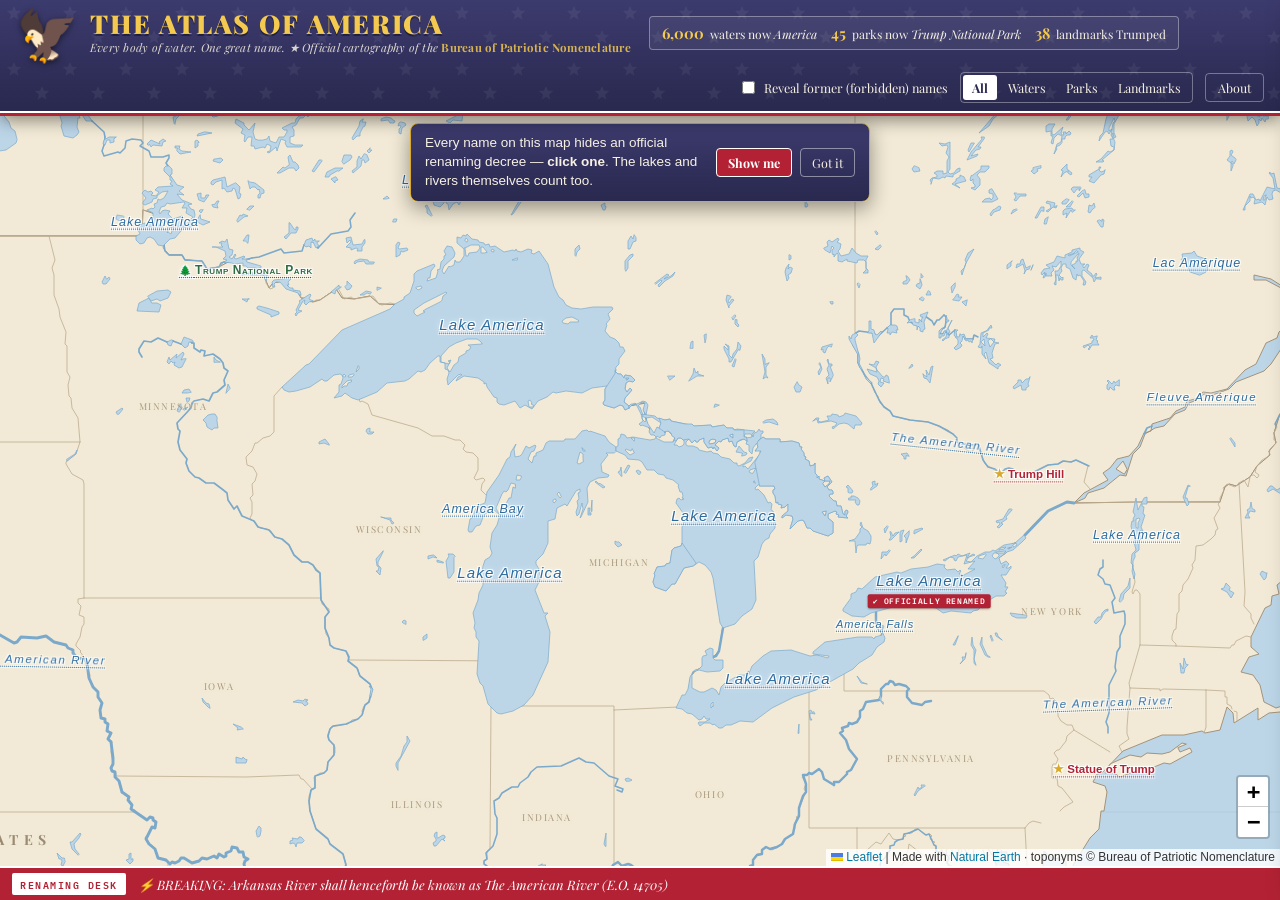
==== american-atlas/index.html @ 6ffe9e48 "Rename the project to The Atlas of America; enlarge the eagle With the whole world named America, th" ====
<!DOCTYPE html>
<html lang="en">
<head>
  <meta charset="utf-8">
  <meta name="viewport" content="width=device-width, initial-scale=1">
  <title>The Atlas of America — Every Body of Water. One Great Name.</title>
  <meta name="description" content="A satirical interactive map of the world in which every body of water is named America and every national park is Trump National Park. Parody.">
  <link rel="canonical" href="https://americanatlas.world/">
  <meta property="og:type" content="website">
  <meta property="og:site_name" content="The Atlas of America">
  <meta property="og:title" content="The Atlas of America — Every Body of Water. One Great Name.">
  <meta property="og:description" content="A satirical interactive map of the world in which every body of water is named America and every national park is Trump National Park. Courtesy of the Bureau of Patriotic Nomenclature.">
  <meta property="og:url" content="https://americanatlas.world/">
  <meta property="og:image" content="https://americanatlas.world/og.jpg">
  <meta property="og:image:width" content="2400">
  <meta property="og:image:height" content="1260">
  <meta name="twitter:card" content="summary_large_image">
  <link rel="icon" href="data:image/svg+xml,<svg xmlns='http://www.w3.org/2000/svg' viewBox='0 0 100 100'><text y='.9em' font-size='90'>🦅</text></svg>">
  <link rel="stylesheet" href="vendor/leaflet/leaflet.css">
  <link rel="preconnect" href="https://fonts.googleapis.com">
  <link href="https://fonts.googleapis.com/css2?family=Playfair+Display:ital,wght@0,500;0,700;0,900;1,500&family=IBM+Plex+Mono:wght@400;600&display=swap" rel="stylesheet">
  <link rel="stylesheet" href="style.css">
</head>
<body>

  <header id="masthead">
    <div class="mast-left">
      <span class="mast-eagle" aria-hidden="true">🦅</span>
      <div class="mast-titles">
        <h1>The&nbsp;Atlas&nbsp;of&nbsp;America</h1>
        <p class="mast-tag">Every body of water. One great name.&nbsp;★&nbsp;Official cartography of the <strong>Bureau&nbsp;of&nbsp;Patriotic&nbsp;Nomenclature</strong></p>
      </div>
    </div>

    <div class="mast-stats" role="status">
      <span class="stat"><b id="stat-water">0</b> waters now <i>America</i></span>
      <span class="stat"><b id="stat-park">0</b> parks now <i>Trump&nbsp;National&nbsp;Park</i></span>
      <span class="stat"><b id="stat-landmark">0</b> landmarks Trumped</span>
    </div>

    <div class="mast-controls">
      <label class="ctl toggle">
        <input type="checkbox" id="toggle-former">
        <span>Reveal former (forbidden) names</span>
      </label>
      <fieldset class="ctl filters">
        <legend class="sr-only">Filter features</legend>
        <label><input type="radio" name="filter" value="all" checked><span>All</span></label>
        <label><input type="radio" name="filter" value="water"><span>Waters</span></label>
        <label><input type="radio" name="filter" value="park"><span>Parks</span></label>
        <label><input type="radio" name="filter" value="landmark"><span>Landmarks</span></label>
      </fieldset>
      <button class="ctl btn" data-toggle="about-drawer" aria-expanded="false">About</button>
    </div>
  </header>

  <div id="map" role="application" aria-label="Satirical map of the world"></div>

  <aside id="about-drawer" class="drawer" aria-label="About this project">
    <button class="drawer-close" aria-label="Close">✕</button>
    <h2>About The Atlas of America</h2>
    <p>In January 2025 the Gulf of Mexico was renamed the <i>Gulf of America</i>
       by executive order. <strong>The Atlas of America</strong> (formerly
       <s>the American Atlas</s> — the Bureau renames its own publications
       too) simply follows
       that logic to its natural conclusion: every body of water on Earth is
       now named <i>America</i>, and every national park, monument, and
       landmark is now <i>Trump</i>-something. The Bureau began with North
       America; under <strong>Phase&nbsp;2: The&nbsp;World</strong>, the
       renaming now extends from the Nile (The&nbsp;American&nbsp;River) to
       Mount&nbsp;Everest (Mount&nbsp;Trump — the tallest one). Navigation may
       become challenging. That is a small price to pay for greatness.</p>
    <p><strong>This is satire.</strong> A parody project. Not affiliated with
       any government, bureau, executive order, or golf course. Except for the
       Gulf of Mexico (renamed in this timeline too), the renamings here are
       fictional — for now.</p>
    <p>Zoom in to reveal ever-smaller waters that are also named America.
       Click any label for its official renaming decree. Toggle
       <i>“Reveal former names”</i> to commit light cartographic thoughtcrime.</p>
    <p class="colophon">Built with <a href="https://leafletjs.com/">Leaflet</a>.
       The entire map — land, borders, lakes, rivers — is drawn from
       <a href="https://www.naturalearthdata.com/">Natural Earth</a> data
       (public domain). No tile servers, no API keys: the Bureau trusts no
       foreign cartography. The only labels left untouched are countries and
       states. Click any lake or river; they are all named America now.
       Coordinates approximate; patriotism absolute.
       Address of record: <a href="https://americanatlas.world/">americanatlas.world</a>.</p>
  </aside>

  <footer id="ticker" aria-hidden="true">
    <span class="ticker-label">RENAMING&nbsp;DESK</span>
    <span id="ticker-text" class="slide-in"></span>
  </footer>

  <script src="vendor/leaflet/leaflet.js"></script>
  <script src="app.js"></script>
</body>
</html>
---- american-atlas/vendor/leaflet/leaflet.css ----
/* required styles */

.leaflet-pane,
.leaflet-tile,
.leaflet-marker-icon,
.leaflet-marker-shadow,
.leaflet-tile-container,
.leaflet-pane > svg,
.leaflet-pane > canvas,
.leaflet-zoom-box,
.leaflet-image-layer,
.leaflet-layer {
	position: absolute;
	left: 0;
	top: 0;
	}
.leaflet-container {
	overflow: hidden;
	}
.leaflet-tile,
.leaflet-marker-icon,
.leaflet-marker-shadow {
	-webkit-user-select: none;
	   -moz-user-select: none;
	        user-select: none;
	  -webkit-user-drag: none;
	}
/* Prevents IE11 from highlighting tiles in blue */
.leaflet-tile::selection {
	background: transparent;
}
/* Safari renders non-retina tile on retina better with this, but Chrome is worse */
.leaflet-safari .leaflet-tile {
	image-rendering: -webkit-optimize-contrast;
	}
/* hack that prevents hw layers "stretching" when loading new tiles */
.leaflet-safari .leaflet-tile-container {
	width: 1600px;
	height: 1600px;
	-webkit-transform-origin: 0 0;
	}
.leaflet-marker-icon,
.leaflet-marker-shadow {
	display: block;
	}
/* .leaflet-container svg: reset svg max-width decleration shipped in Joomla! (joomla.org) 3.x */
/* .leaflet-container img: map is broken in FF if you have max-width: 100% on tiles */
.leaflet-container .leaflet-overlay-pane svg {
	max-width: none !important;
	max-height: none !important;
	}
.leaflet-container .leaflet-marker-pane img,
.leaflet-container .leaflet-shadow-pane img,
.leaflet-container .leaflet-tile-pane img,
.leaflet-container img.leaflet-image-layer,
.leaflet-container .leaflet-tile {
	max-width: none !important;
	max-height: none !important;
	width: auto;
	padding: 0;
	}

.leaflet-container img.leaflet-tile {
	/* See: https://bugs.chromium.org/p/chromium/issues/detail?id=600120 */
	mix-blend-mode: plus-lighter;
}

.leaflet-container.leaflet-touch-zoom {
	-ms-touch-action: pan-x pan-y;
	touch-action: pan-x pan-y;
	}
.leaflet-container.leaflet-touch-drag {
	-ms-touch-action: pinch-zoom;
	/* Fallback for FF which doesn't support pinch-zoom */
	touch-action: none;
	touch-action: pinch-zoom;
}
.leaflet-container.leaflet-touch-drag.leaflet-touch-zoom {
	-ms-touch-action: none;
	touch-action: none;
}
.leaflet-container {
	-webkit-tap-highlight-color: transparent;
}
.leaflet-container a {
	-webkit-tap-highlight-color: rgba(51, 181, 229, 0.4);
}
.leaflet-tile {
	filter: inherit;
	visibility: hidden;
	}
.leaflet-tile-loaded {
	visibility: inherit;
	}
.leaflet-zoom-box {
	width: 0;
	height: 0;
	-moz-box-sizing: border-box;
	     box-sizing: border-box;
	z-index: 800;
	}
/* workaround for https://bugzilla.mozilla.org/show_bug.cgi?id=888319 */
.leaflet-overlay-pane svg {
	-moz-user-select: none;
	}

.leaflet-pane         { z-index: 400; }

.leaflet-tile-pane    { z-index: 200; }
.leaflet-overlay-pane { z-index: 400; }
.leaflet-shadow-pane  { z-index: 500; }
.leaflet-marker-pane  { z-index: 600; }
.leaflet-tooltip-pane   { z-index: 650; }
.leaflet-popup-pane   { z-index: 700; }

.leaflet-map-pane canvas { z-index: 100; }
.leaflet-map-pane svg    { z-index: 200; }

.leaflet-vml-shape {
	width: 1px;
	height: 1px;
	}
.lvml {
	behavior: url(#default#VML);
	display: inline-block;
	position: absolute;
	}


/* control positioning */

.leaflet-control {
	position: relative;
	z-index: 800;
	pointer-events: visiblePainted; /* IE 9-10 doesn't have auto */
	pointer-events: auto;
	}
.leaflet-top,
.leaflet-bottom {
	position: absolute;
	z-index: 1000;
	pointer-events: none;
	}
.leaflet-top {
	top: 0;
	}
.leaflet-right {
	right: 0;
	}
.leaflet-bottom {
	bottom: 0;
	}
.leaflet-left {
	left: 0;
	}
.leaflet-control {
	float: left;
	clear: both;
	}
.leaflet-right .leaflet-control {
	float: right;
	}
.leaflet-top .leaflet-control {
	margin-top: 10px;
	}
.leaflet-bottom .leaflet-control {
	margin-bottom: 10px;
	}
.leaflet-left .leaflet-control {
	margin-left: 10px;
	}
.leaflet-right .leaflet-control {
	margin-right: 10px;
	}


/* zoom and fade animations */

.leaflet-fade-anim .leaflet-popup {
	opacity: 0;
	-webkit-transition: opacity 0.2s linear;
	   -moz-transition: opacity 0.2s linear;
	        transition: opacity 0.2s linear;
	}
.leaflet-fade-anim .leaflet-map-pane .leaflet-popup {
	opacity: 1;
	}
.leaflet-zoom-animated {
	-webkit-transform-origin: 0 0;
	    -ms-transform-origin: 0 0;
	        transform-origin: 0 0;
	}
svg.leaflet-zoom-animated {
	will-change: transform;
}

.leaflet-zoom-anim .leaflet-zoom-animated {
	-webkit-transition: -webkit-transform 0.25s cubic-bezier(0,0,0.25,1);
	   -moz-transition:    -moz-transform 0.25s cubic-bezier(0,0,0.25,1);
	        transition:         transform 0.25s cubic-bezier(0,0,0.25,1);
	}
.leaflet-zoom-anim .leaflet-tile,
.leaflet-pan-anim .leaflet-tile {
	-webkit-transition: none;
	   -moz-transition: none;
	        transition: none;
	}

.leaflet-zoom-anim .leaflet-zoom-hide {
	visibility: hidden;
	}


/* cursors */

.leaflet-interactive {
	cursor: pointer;
	}
.leaflet-grab {
	cursor: -webkit-grab;
	cursor:    -moz-grab;
	cursor:         grab;
	}
.leaflet-crosshair,
.leaflet-crosshair .leaflet-interactive {
	cursor: crosshair;
	}
.leaflet-popup-pane,
.leaflet-control {
	cursor: auto;
	}
.leaflet-dragging .leaflet-grab,
.leaflet-dragging .leaflet-grab .leaflet-interactive,
.leaflet-dragging .leaflet-marker-draggable {
	cursor: move;
	cursor: -webkit-grabbing;
	cursor:    -moz-grabbing;
	cursor:         grabbing;
	}

/* marker & overlays interactivity */
.leaflet-marker-icon,
.leaflet-marker-shadow,
.leaflet-image-layer,
.leaflet-pane > svg path,
.leaflet-tile-container {
	pointer-events: none;
	}

.leaflet-marker-icon.leaflet-interactive,
.leaflet-image-layer.leaflet-interactive,
.leaflet-pane > svg path.leaflet-interactive,
svg.leaflet-image-layer.leaflet-interactive path {
	pointer-events: visiblePainted; /* IE 9-10 doesn't have auto */
	pointer-events: auto;
	}

/* visual tweaks */

.leaflet-container {
	background: #ddd;
	outline-offset: 1px;
	}
.leaflet-container a {
	color: #0078A8;
	}
.leaflet-zoom-box {
	border: 2px dotted #38f;
	background: rgba(255,255,255,0.5);
	}


/* general typography */
.leaflet-container {
	font-family: "Helvetica Neue", Arial, Helvetica, sans-serif;
	font-size: 12px;
	font-size: 0.75rem;
	line-height: 1.5;
	}


/* general toolbar styles */

.leaflet-bar {
	box-shadow: 0 1px 5px rgba(0,0,0,0.65);
	border-radius: 4px;
	}
.leaflet-bar a {
	background-color: #fff;
	border-bottom: 1px solid #ccc;
	width: 26px;
	height: 26px;
	line-height: 26px;
	display: block;
	text-align: center;
	text-decoration: none;
	color: black;
	}
.leaflet-bar a,
.leaflet-control-layers-toggle {
	background-position: 50% 50%;
	background-repeat: no-repeat;
	display: block;
	}
.leaflet-bar a:hover,
.leaflet-bar a:focus {
	background-color: #f4f4f4;
	}
.leaflet-bar a:first-child {
	border-top-left-radius: 4px;
	border-top-right-radius: 4px;
	}
.leaflet-bar a:last-child {
	border-bottom-left-radius: 4px;
	border-bottom-right-radius: 4px;
	border-bottom: none;
	}
.leaflet-bar a.leaflet-disabled {
	cursor: default;
	background-color: #f4f4f4;
	color: #bbb;
	}

.leaflet-touch .leaflet-bar a {
	width: 30px;
	height: 30px;
	line-height: 30px;
	}
.leaflet-touch .leaflet-bar a:first-child {
	border-top-left-radius: 2px;
	border-top-right-radius: 2px;
	}
.leaflet-touch .leaflet-bar a:last-child {
	border-bottom-left-radius: 2px;
	border-bottom-right-radius: 2px;
	}

/* zoom control */

.leaflet-control-zoom-in,
.leaflet-control-zoom-out {
	font: bold 18px 'Lucida Console', Monaco, monospace;
	text-indent: 1px;
	}

.leaflet-touch .leaflet-control-zoom-in, .leaflet-touch .leaflet-control-zoom-out  {
	font-size: 22px;
	}


/* layers control */

.leaflet-control-layers {
	box-shadow: 0 1px 5px rgba(0,0,0,0.4);
	background: #fff;
	border-radius: 5px;
	}
.leaflet-control-layers-toggle {
	background-image: url(images/layers.png);
	width: 36px;
	height: 36px;
	}
.leaflet-retina .leaflet-control-layers-toggle {
	background-image: url(images/layers-2x.png);
	background-size: 26px 26px;
	}
.leaflet-touch .leaflet-control-layers-toggle {
	width: 44px;
	height: 44px;
	}
.leaflet-control-layers .leaflet-control-layers-list,
.leaflet-control-layers-expanded .leaflet-control-layers-toggle {
	display: none;
	}
.leaflet-control-layers-expanded .leaflet-control-layers-list {
	display: block;
	position: relative;
	}
.leaflet-control-layers-expanded {
	padding: 6px 10px 6px 6px;
	color: #333;
	background: #fff;
	}
.leaflet-control-layers-scrollbar {
	overflow-y: scroll;
	overflow-x: hidden;
	padding-right: 5px;
	}
.leaflet-control-layers-selector {
	margin-top: 2px;
	position: relative;
	top: 1px;
	}
.leaflet-control-layers label {
	display: block;
	font-size: 13px;
	font-size: 1.08333em;
	}
.leaflet-control-layers-separator {
	height: 0;
	border-top: 1px solid #ddd;
	margin: 5px -10px 5px -6px;
	}

/* Default icon URLs */
.leaflet-default-icon-path { /* used only in path-guessing heuristic, see L.Icon.Default */
	background-image: url(images/marker-icon.png);
	}


/* attribution and scale controls */

.leaflet-container .leaflet-control-attribution {
	background: #fff;
	background: rgba(255, 255, 255, 0.8);
	margin: 0;
	}
.leaflet-control-attribution,
.leaflet-control-scale-line {
	padding: 0 5px;
	color: #333;
	line-height: 1.4;
	}
.leaflet-control-attribution a {
	text-decoration: none;
	}
.leaflet-control-attribution a:hover,
.leaflet-control-attribution a:focus {
	text-decoration: underline;
	}
.leaflet-attribution-flag {
	display: inline !important;
	vertical-align: baseline !important;
	width: 1em;
	height: 0.6669em;
	}
.leaflet-left .leaflet-control-scale {
	margin-left: 5px;
	}
.leaflet-bottom .leaflet-control-scale {
	margin-bottom: 5px;
	}
.leaflet-control-scale-line {
	border: 2px solid #777;
	border-top: none;
	line-height: 1.1;
	padding: 2px 5px 1px;
	white-space: nowrap;
	-moz-box-sizing: border-box;
	     box-sizing: border-box;
	background: rgba(255, 255, 255, 0.8);
	text-shadow: 1px 1px #fff;
	}
.leaflet-control-scale-line:not(:first-child) {
	border-top: 2px solid #777;
	border-bottom: none;
	margin-top: -2px;
	}
.leaflet-control-scale-line:not(:first-child):not(:last-child) {
	border-bottom: 2px solid #777;
	}

.leaflet-touch .leaflet-control-attribution,
.leaflet-touch .leaflet-control-layers,
.leaflet-touch .leaflet-bar {
	box-shadow: none;
	}
.leaflet-touch .leaflet-control-layers,
.leaflet-touch .leaflet-bar {
	border: 2px solid rgba(0,0,0,0.2);
	background-clip: padding-box;
	}


/* popup */

.leaflet-popup {
	position: absolute;
	text-align: center;
	margin-bottom: 20px;
	}
.leaflet-popup-content-wrapper {
	padding: 1px;
	text-align: left;
	border-radius: 12px;
	}
.leaflet-popup-content {
	margin: 13px 24px 13px 20px;
	line-height: 1.3;
	font-size: 13px;
	font-size: 1.08333em;
	min-height: 1px;
	}
.leaflet-popup-content p {
	margin: 17px 0;
	margin: 1.3em 0;
	}
.leaflet-popup-tip-container {
	width: 40px;
	height: 20px;
	position: absolute;
	left: 50%;
	margin-top: -1px;
	margin-left: -20px;
	overflow: hidden;
	pointer-events: none;
	}
.leaflet-popup-tip {
	width: 17px;
	height: 17px;
	padding: 1px;

	margin: -10px auto 0;
	pointer-events: auto;

	-webkit-transform: rotate(45deg);
	   -moz-transform: rotate(45deg);
	    -ms-transform: rotate(45deg);
	        transform: rotate(45deg);
	}
.leaflet-popup-content-wrapper,
.leaflet-popup-tip {
	background: white;
	color: #333;
	box-shadow: 0 3px 14px rgba(0,0,0,0.4);
	}
.leaflet-container a.leaflet-popup-close-button {
	position: absolute;
	top: 0;
	right: 0;
	border: none;
	text-align: center;
	width: 24px;
	height: 24px;
	font: 16px/24px Tahoma, Verdana, sans-serif;
	color: #757575;
	text-decoration: none;
	background: transparent;
	}
.leaflet-container a.leaflet-popup-close-button:hover,
.leaflet-container a.leaflet-popup-close-button:focus {
	color: #585858;
	}
.leaflet-popup-scrolled {
	overflow: auto;
	}

.leaflet-oldie .leaflet-popup-content-wrapper {
	-ms-zoom: 1;
	}
.leaflet-oldie .leaflet-popup-tip {
	width: 24px;
	margin: 0 auto;

	-ms-filter: "progid:DXImageTransform.Microsoft.Matrix(M11=0.70710678, M12=0.70710678, M21=-0.70710678, M22=0.70710678)";
	filter: progid:DXImageTransform.Microsoft.Matrix(M11=0.70710678, M12=0.70710678, M21=-0.70710678, M22=0.70710678);
	}

.leaflet-oldie .leaflet-control-zoom,
.leaflet-oldie .leaflet-control-layers,
.leaflet-oldie .leaflet-popup-content-wrapper,
.leaflet-oldie .leaflet-popup-tip {
	border: 1px solid #999;
	}


/* div icon */

.leaflet-div-icon {
	background: #fff;
	border: 1px solid #666;
	}


/* Tooltip */
/* Base styles for the element that has a tooltip */
.leaflet-tooltip {
	position: absolute;
	padding: 6px;
	background-color: #fff;
	border: 1px solid #fff;
	border-radius: 3px;
	color: #222;
	white-space: nowrap;
	-webkit-user-select: none;
	-moz-user-select: none;
	-ms-user-select: none;
	user-select: none;
	pointer-events: none;
	box-shadow: 0 1px 3px rgba(0,0,0,0.4);
	}
.leaflet-tooltip.leaflet-interactive {
	cursor: pointer;
	pointer-events: auto;
	}
.leaflet-tooltip-top:before,
.leaflet-tooltip-bottom:before,
.leaflet-tooltip-left:before,
.leaflet-tooltip-right:before {
	position: absolute;
	pointer-events: none;
	border: 6px solid transparent;
	background: transparent;
	content: "";
	}

/* Directions */

.leaflet-tooltip-bottom {
	margin-top: 6px;
}
.leaflet-tooltip-top {
	margin-top: -6px;
}
.leaflet-tooltip-bottom:before,
.leaflet-tooltip-top:before {
	left: 50%;
	margin-left: -6px;
	}
.leaflet-tooltip-top:before {
	bottom: 0;
	margin-bottom: -12px;
	border-top-color: #fff;
	}
.leaflet-tooltip-bottom:before {
	top: 0;
	margin-top: -12px;
	margin-left: -6px;
	border-bottom-color: #fff;
	}
.leaflet-tooltip-left {
	margin-left: -6px;
}
.leaflet-tooltip-right {
	margin-left: 6px;
}
.leaflet-tooltip-left:before,
.leaflet-tooltip-right:before {
	top: 50%;
	margin-top: -6px;
	}
.leaflet-tooltip-left:before {
	right: 0;
	margin-right: -12px;
	border-left-color: #fff;
	}
.leaflet-tooltip-right:before {
	left: 0;
	margin-left: -12px;
	border-right-color: #fff;
	}

/* Printing */

@media print {
	/* Prevent printers from removing background-images of controls. */
	.leaflet-control {
		-webkit-print-color-adjust: exact;
		print-color-adjust: exact;
		}
	}
---- american-atlas/style.css ----
/* =========================================================================
 * THE ATLAS OF AMERICA — official Bureau stylesheet
 * Palette: federal navy, decree gold, ribbon red, archival parchment.
 * ========================================================================= */

:root {
  /* Old Glory, as specified by the Bureau's Vexillology Desk */
  --navy: #3c3b6e;       /* Old Glory blue */
  --navy-deep: #29284e;
  --gold: #d9a92c;       /* ceremonial fringe */
  --gold-bright: #f3c94f;
  --red: #b22234;        /* Old Glory red */
  --parchment: #f7f1e3;
  --ink: #241f1a;
  --water-blue: #2b6a9e;
  --park-green: #2e6b3f;
  --serif: "Playfair Display", Georgia, "Times New Roman", serif;
  --mono: "IBM Plex Mono", ui-monospace, SFMono-Regular, Menlo, monospace;
  --ticker-h: 34px;
}

* { box-sizing: border-box; }

html, body {
  margin: 0;
  height: 100%;
  font-family: var(--serif);
  background: var(--navy-deep);
  color: var(--ink);
}

body {
  display: flex;
  flex-direction: column;
  overflow: hidden;
}

.sr-only {
  position: absolute; width: 1px; height: 1px;
  overflow: hidden; clip: rect(0 0 0 0); white-space: nowrap;
}

/* ---------------- Masthead ---------------- */
#masthead {
  position: relative;
  z-index: 1200;
  flex-shrink: 0;
  display: flex;
  align-items: center;
  gap: 14px 18px;
  flex-wrap: wrap;
  padding: 8px 16px;
  background:
    url('data:image/svg+xml;utf8,<svg xmlns="http://www.w3.org/2000/svg" width="56" height="56" viewBox="0 0 56 56"><path fill="white" fill-opacity="0.055" d="M14 6l1.9 4.7 5.1.4-3.9 3.3 1.2 5-4.3-2.7-4.3 2.7 1.2-5L7 11.1l5.1-.4z"/><path fill="white" fill-opacity="0.055" d="M42 30l1.9 4.7 5.1.4-3.9 3.3 1.2 5-4.3-2.7-4.3 2.7 1.2-5-3.9-3.3 5.1-.4z"/></svg>'),
    linear-gradient(180deg, var(--navy) 0%, var(--navy-deep) 100%);
  /* thirteen stripes were requested; two fit */
  box-shadow: 0 2px 0 0 #ffffff, 0 5px 0 0 var(--red), 0 9px 16px rgba(0, 0, 0, 0.45);
  color: var(--parchment);
}

.mast-left { display: flex; align-items: center; gap: 12px; }

.mast-eagle {
  font-size: 50px;
  line-height: 1;
  filter: drop-shadow(0 2px 3px rgba(0,0,0,.5));
}

.mast-titles h1 {
  margin: 0;
  font-weight: 900;
  font-size: 26px;
  letter-spacing: 0.06em;
  text-transform: uppercase;
  color: var(--gold-bright);
  text-shadow: 0 2px 0 rgba(0,0,0,.4);
  line-height: 1;
}

.mast-tag {
  margin: 3px 0 0;
  font-size: 11.5px;
  font-style: italic;
  opacity: 0.85;
  letter-spacing: 0.02em;
}
.mast-tag strong { color: var(--gold-bright); font-style: normal; }

.mast-stats {
  display: flex;
  gap: 14px;
  font-size: 12px;
  padding: 6px 12px;
  border: 1px solid rgba(255, 255, 255, 0.35);
  border-radius: 4px;
  background: rgba(255, 255, 255, 0.06);
}
.mast-stats .stat b {
  color: var(--gold-bright);
  font-size: 15px;
  margin-right: 3px;
}

.mast-controls {
  margin-left: auto;
  display: flex;
  align-items: center;
  gap: 12px;
  flex-wrap: wrap;
  font-size: 12.5px;
}

.ctl.toggle { display: flex; align-items: center; gap: 6px; cursor: pointer; }
.ctl.toggle input { accent-color: var(--red); }

.ctl.filters {
  display: flex;
  gap: 2px;
  margin: 0;
  padding: 2px;
  border: 1px solid rgba(255, 255, 255, 0.35);
  border-radius: 4px;
}
.ctl.filters label { cursor: pointer; }
.ctl.filters input { position: absolute; opacity: 0; }
.ctl.filters span {
  display: inline-block;
  padding: 4px 9px;
  border-radius: 3px;
  transition: background 0.15s, color 0.15s;
}
.ctl.filters input:checked + span {
  background: #ffffff;
  color: var(--navy-deep);
  font-weight: 700;
}
.ctl.filters input:focus-visible + span { outline: 2px solid var(--gold-bright); }

.ctl.btn {
  font-family: var(--serif);
  font-size: 12.5px;
  padding: 5px 12px;
  cursor: pointer;
  color: var(--parchment);
  background: transparent;
  border: 1px solid rgba(255, 255, 255, 0.35);
  border-radius: 4px;
  transition: background 0.15s;
}
.ctl.btn:hover { background: rgba(255, 255, 255, 0.14); }

/* ---------------- Map ---------------- */
#map {
  position: relative;
  flex: 1;
  min-height: 0;
  z-index: 0; /* contain Leaflet's pane z-indexes below the chrome */
  background: #bcd6e8; /* the ocean — also, of course, named America */
}

/* Tablet portrait (iPad-class): title and stats share the top row, and the
 * controls get their own tidy full-width second row */
@media (max-width: 1180px) and (min-width: 901px) {
  .mast-controls {
    flex-basis: 100%;
    margin-left: 0;
    justify-content: flex-start;
    gap: 18px;
    border-top: 1px solid rgba(255, 255, 255, 0.18);
    padding-top: 8px;
  }
}

/* Narrow screens: tighter chrome, no stats box, controls wrap below */
@media (max-width: 900px) {
  .mast-controls { margin-left: 0; }
  .mast-stats { display: none; }
}
@media (max-width: 560px) {
  #masthead { gap: 8px 12px; padding: 7px 10px; }
  .mast-eagle { font-size: 36px; }
  .mast-titles h1 { font-size: 20px; }
  .mast-tag { display: none; }
  .mast-controls { gap: 8px; font-size: 12px; }
  .ctl.filters span { padding: 4px 7px; }
  .ticker-label { display: none; }
  .leaflet-control-attribution { font-size: 8.5px; max-width: 78vw; }
}

/* ---------------- Map labels ---------------- */
.atlas-label { background: none; border: none; }

/* Admin labels: the only truthful words left on this map */
.admin-lbl {
  position: absolute;
  transform: translate(-50%, -50%);
  white-space: nowrap;
  pointer-events: none;
  font-family: var(--serif);
  text-align: center;
}
.admin-country {
  font-size: 14px;
  font-weight: 700;
  text-transform: uppercase;
  letter-spacing: 0.4em;
  color: #85735a;
  opacity: 0.8;
  text-shadow: 0 0 5px rgba(242, 234, 214, 0.9);
}
.admin-state {
  font-size: 9.5px;
  text-transform: uppercase;
  letter-spacing: 0.16em;
  color: #9c8a6e;
  opacity: 0.85;
  text-shadow: 0 0 4px rgba(242, 234, 214, 0.9);
}
/* A country label the Bureau did NOT leave alone */
.admin-renamed {
  pointer-events: auto;
  cursor: pointer;
  color: var(--red);
  text-decoration: underline dotted;
  text-decoration-thickness: 1px;
  text-underline-offset: 4px;
}

/* ---------------- First-visit hint ---------------- */
#hint {
  position: absolute;
  top: 12px;
  left: 50%;
  transform: translateX(-50%);
  z-index: 1100;
  max-width: min(460px, 94%);
  display: flex;
  align-items: center;
  gap: 12px;
  padding: 10px 14px;
  background: linear-gradient(180deg, var(--navy) 0%, var(--navy-deep) 100%);
  color: var(--parchment);
  border: 1.5px solid var(--gold);
  border-radius: 8px;
  box-shadow: 0 6px 20px rgba(0, 0, 0, 0.4);
  font-size: 13.5px;
  line-height: 1.4;
}
#hint[hidden] { display: none; }
#hint .hint-btns { display: flex; gap: 8px; flex-shrink: 0; }
#hint button {
  font-family: var(--serif);
  font-size: 12.5px;
  padding: 5px 11px;
  border-radius: 4px;
  cursor: pointer;
}
#hint-show { background: var(--red); color: #fff; border: 1px solid #fff; font-weight: 700; }
#hint-show:hover { background: #9c1c2c; }
#hint-close { background: transparent; color: var(--parchment); border: 1px solid rgba(255,255,255,.45); }
#hint-close:hover { background: rgba(255,255,255,.12); }
@media (max-width: 560px) {
  #hint { flex-direction: column; gap: 8px; font-size: 12.5px; text-align: center; }
}

.lbl {
  position: absolute;
  display: flex;
  flex-direction: column;
  align-items: center;
  white-space: nowrap;
  pointer-events: auto;
  cursor: pointer;
  text-align: center;
}

.lbl .new-name {
  text-shadow:
    -1px -1px 0 rgba(255,255,255,.85), 1px -1px 0 rgba(255,255,255,.85),
    -1px 1px 0 rgba(255,255,255,.85), 1px 1px 0 rgba(255,255,255,.85),
    0 0 6px rgba(255,255,255,.9);
  /* dotted underline: the cartographic convention for "yes, click me" */
  text-decoration: underline dotted;
  text-decoration-thickness: 1px;
  text-underline-offset: 3px;
}
.lbl:hover .new-name {
  background: rgba(255, 255, 255, 0.8);
  box-shadow: 0 0 0 3px rgba(255, 255, 255, 0.8);
  border-radius: 2px;
  text-decoration-style: solid;
}

/* Touch devices: pad out the tap targets (labels stay visually centered —
 * the -50% translate accounts for the padding) */
@media (pointer: coarse) {
  .lbl { padding: 10px 12px; }
  .admin-renamed { padding: 10px 12px; }
}

/* Waters: classic italic hydrographic lettering */
.lbl-water .new-name {
  font-style: italic;
  color: var(--water-blue);
  letter-spacing: 0.08em;
}
.lbl-kind-ocean .new-name, .lbl-kind-sea .new-name {
  text-transform: uppercase;
  letter-spacing: 0.35em;
  font-size: 15px;
}
.lbl-kind-gulf .new-name { text-transform: uppercase; letter-spacing: 0.2em; font-size: 13px; }
.lbl-kind-lake .new-name, .lbl-kind-bay .new-name { font-size: 12.5px; }
.lbl-kind-river .new-name { font-size: 11.5px; letter-spacing: 0.14em; }
.lbl-kind-sound .new-name, .lbl-kind-strait .new-name, .lbl-kind-falls .new-name { font-size: 11px; }

/* Parks: small-caps conservation green, with tree */
.lbl-park .new-name {
  color: var(--park-green);
  font-variant: small-caps;
  font-weight: 700;
  font-size: 12px;
  letter-spacing: 0.05em;
}
.lbl-park .new-name::before { content: "🌲 "; font-size: 10px; }

/* Landmarks: federal red with star */
.lbl-landmark .new-name {
  color: var(--red);
  font-weight: 700;
  font-size: 11.5px;
}
.lbl-landmark .new-name::before { content: "★ "; color: var(--gold); }

/* Bigger type for continental-rank features */
.rank-3 .new-name { font-size: 1.25em; }

.lbl .badge {
  margin-top: 1px;
  font-family: var(--mono);
  font-size: 8px;
  font-weight: 600;
  letter-spacing: 0.08em;
  color: #fff;
  background: var(--red);
  padding: 1px 5px;
  border-radius: 2px;
  box-shadow: 0 1px 2px rgba(0,0,0,.3);
}

/* Former names: hidden until someone commits thoughtcrime */
.lbl .former-name {
  display: none;
  margin-top: 1px;
  font-size: 9.5px;
  font-style: italic;
  color: #6b5f52;
  text-decoration: line-through;
  text-shadow: 0 0 4px rgba(255,255,255,.9);
}
body.show-former .lbl .former-name { display: block; }

/* ---------------- Popups: every decree dressed as the flag ---------------- */
.atlas-popup .leaflet-popup-content-wrapper {
  background: #ffffff;
  border: 1.5px solid var(--navy);
  border-radius: 8px;
  overflow: hidden;
  padding: 0;
  box-shadow: 0 6px 24px rgba(0,0,0,.35);
}
.atlas-popup .leaflet-popup-tip { background: #ffffff; border: 1px solid var(--navy); }
.atlas-popup .leaflet-popup-content { margin: 0; font-family: var(--serif); }
.atlas-popup .leaflet-popup-close-button { color: #fff; opacity: 0.85; }
.atlas-popup .leaflet-popup-close-button:hover { color: var(--gold-bright); }

.pop { padding: 0 0 12px; }
/* the canton: navy, stars, and the E.O. number */
.pop-eyebrow {
  font-family: var(--mono);
  font-size: 9.5px;
  letter-spacing: 0.12em;
  text-transform: uppercase;
  color: #ffffff;
  background:
    url('data:image/svg+xml;utf8,<svg xmlns="http://www.w3.org/2000/svg" width="34" height="34" viewBox="0 0 34 34"><path fill="white" fill-opacity="0.16" d="M9 4l1.2 3 3.2.2-2.5 2.1.8 3.2-2.7-1.7-2.7 1.7.8-3.2L4.6 7.2l3.2-.2z"/><path fill="white" fill-opacity="0.16" d="M25 19l1.2 3 3.2.2-2.5 2.1.8 3.2-2.7-1.7-2.7 1.7.8-3.2-2.5-2.1 3.2-.2z"/></svg>'),
    linear-gradient(180deg, var(--navy) 0%, #32315f 100%);
  padding: 9px 16px 8px;
  /* three of the thirteen stripes, in miniature */
  box-shadow: 0 2px 0 0 var(--red), 0 4px 0 0 #ffffff, 0 6px 0 0 var(--red);
  margin: 0 0 16px;
}
.pop > *:not(.pop-eyebrow) { margin-left: 16px; margin-right: 16px; }
.pop-name {
  margin: 0 0 2px;
  font-size: 20px;
  font-weight: 900;
  color: var(--navy);
  line-height: 1.1;
}
.pop-water .pop-name { color: var(--water-blue); font-style: italic; }
.pop-park .pop-name { color: var(--park-green); }
.pop-landmark .pop-name { color: var(--red); }

.pop-former { font-size: 12px; color: #5c5348; }
.pop-former s { color: #8a7d6c; }
.pop-retired { font-size: 10px; font-style: italic; }
.pop-meta {
  font-family: var(--mono);
  font-size: 10px;
  color: #6b5f52;
  margin: 5px 0;
}
.pop-official {
  font-size: 11.5px;
  font-weight: 700;
  color: #fff;
  background: var(--red);
  padding: 4px 8px;
  border-radius: 3px;
  margin: 6px 0;
}
.pop-note { font-size: 12.5px; line-height: 1.45; margin: 7px 0; }

/* ---------------- Drawers ---------------- */
.drawer {
  position: fixed;
  top: 0;
  right: 0;
  bottom: 0;
  width: min(440px, 92vw);
  z-index: 1300;
  background: var(--parchment);
  border-left: 3px solid var(--gold);
  box-shadow: -8px 0 24px rgba(0,0,0,.35);
  padding: 20px 24px;
  overflow-y: auto;
  transform: translateX(105%);
  transition: transform 0.25s ease;
}
.drawer.open { transform: translateX(0); }

.drawer h2 {
  margin: 0 0 10px;
  font-size: 21px;
  font-weight: 900;
  color: var(--navy);
  border-bottom: 2px solid var(--gold);
  padding-bottom: 6px;
}
.drawer p { font-size: 14px; line-height: 1.55; }
.drawer a { color: var(--red); }
.drawer .colophon { font-size: 11.5px; color: #6b5f52; border-top: 1px solid rgba(0,0,0,.15); padding-top: 10px; }

.drawer pre {
  font-family: var(--mono);
  font-size: 10.5px;
  line-height: 1.6;
  background: var(--navy-deep);
  color: #7fd487;
  padding: 14px;
  border-radius: 6px;
  overflow-x: auto;
}

.drawer-close {
  position: absolute;
  top: 10px; right: 12px;
  border: none;
  background: none;
  font-size: 16px;
  cursor: pointer;
  color: var(--navy);
}

/* ---------------- Ticker ---------------- */
#ticker {
  position: relative;
  z-index: 1200;
  flex-shrink: 0;
  min-height: var(--ticker-h);
  display: flex;
  align-items: center;
  gap: 12px;
  overflow: hidden;
  background: var(--red);
  color: #fff;
  border-top: 2px solid #ffffff;
  font-size: 13px;
  padding: 0 12px env(safe-area-inset-bottom);
  white-space: nowrap;
}
.ticker-label {
  flex-shrink: 0;
  font-family: var(--mono);
  font-size: 10px;
  font-weight: 600;
  letter-spacing: 0.15em;
  background: #fff;
  color: var(--red);
  padding: 2px 8px;
  border-radius: 2px;
}
#ticker-text { font-style: italic; min-width: 0; overflow: hidden; text-overflow: ellipsis; }
.slide-in { animation: ticker-slide 0.45s ease-out; }
@keyframes ticker-slide {
  from { transform: translateY(120%); opacity: 0; }
  to { transform: translateY(0); opacity: 1; }
}

@media (prefers-reduced-motion: reduce) {
  .drawer { transition: none; }
  .slide-in { animation: none; }
}
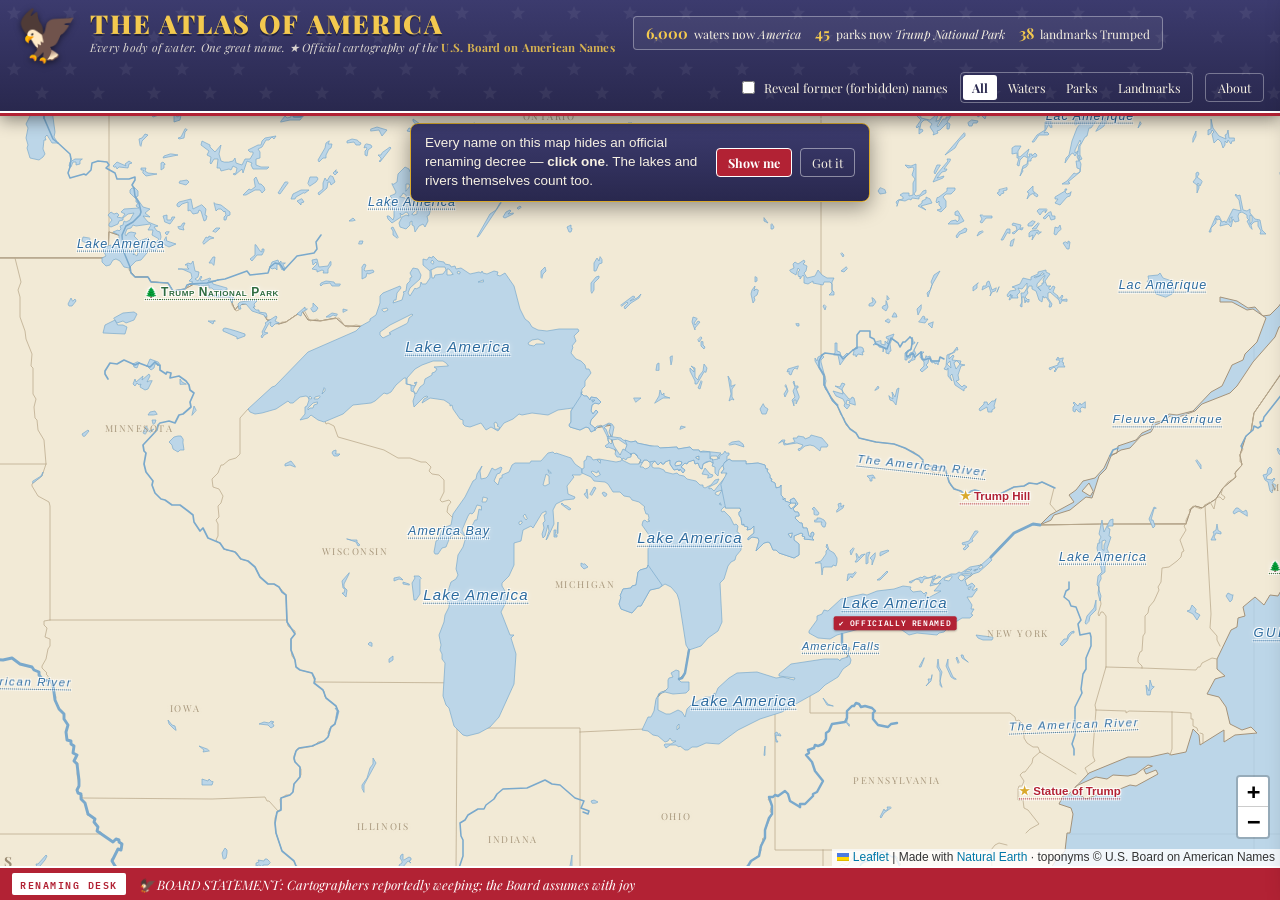
==== commit 52e0f5d1: "Rename the Bureau to the U.S. Board on American Names; two-line mobile ticker The Bureau of Patrioti" ====
--- a/american-atlas/index.html
+++ b/american-atlas/index.html
@@ -9,7 +9,7 @@
   <meta property="og:type" content="website">
   <meta property="og:site_name" content="The Atlas of America">
   <meta property="og:title" content="The Atlas of America — Every Body of Water. One Great Name.">
-  <meta property="og:description" content="A satirical interactive map of the world in which every body of water is named America and every national park is Trump National Park. Courtesy of the Bureau of Patriotic Nomenclature.">
+  <meta property="og:description" content="A satirical interactive map of the world in which every body of water is named America and every national park is Trump National Park. Courtesy of the U.S. Board on American Names.">
   <meta property="og:url" content="https://americanatlas.world/">
   <meta property="og:image" content="https://americanatlas.world/og.jpg">
   <meta property="og:image:width" content="2400">
@@ -28,7 +28,7 @@
       <span class="mast-eagle" aria-hidden="true">🦅</span>
       <div class="mast-titles">
         <h1>The&nbsp;Atlas&nbsp;of&nbsp;America</h1>
-        <p class="mast-tag">Every body of water. One great name.&nbsp;★&nbsp;Official cartography of the <strong>Bureau&nbsp;of&nbsp;Patriotic&nbsp;Nomenclature</strong></p>
+        <p class="mast-tag">Every body of water. One great name.&nbsp;★&nbsp;Official cartography of the <strong>U.S.&nbsp;Board&nbsp;on&nbsp;American&nbsp;Names</strong></p>
       </div>
     </div>
 
@@ -61,15 +61,17 @@
     <h2>About The Atlas of America</h2>
     <p>In January 2025 the Gulf of Mexico was renamed the <i>Gulf of America</i>
        by executive order. <strong>The Atlas of America</strong> (formerly
-       <s>the American Atlas</s> — the Bureau renames its own publications
+       <s>the American Atlas</s> — the Board renames its own publications
        too) simply follows
        that logic to its natural conclusion: every body of water on Earth is
        now named <i>America</i>, and every national park, monument, and
-       landmark is now <i>Trump</i>-something. The Bureau began with North
+       landmark is now <i>Trump</i>-something. The Board began with North
        America; under <strong>Phase&nbsp;2: The&nbsp;World</strong>, the
        renaming now extends from the Nile (The&nbsp;American&nbsp;River) to
        Mount&nbsp;Everest (Mount&nbsp;Trump — the tallest one). Navigation may
        become challenging. That is a small price to pay for greatness.</p>
+    <p>The Board assumed the duties of the U.S. Board on Geographic Names
+       (est. 1890), whose name was the Board's first renaming.</p>
     <p><strong>This is satire.</strong> A parody project. Not affiliated with
        any government, bureau, executive order, or golf course. Except for the
        Gulf of Mexico (renamed in this timeline too), the renamings here are
@@ -80,7 +82,7 @@
     <p class="colophon">Built with <a href="https://leafletjs.com/">Leaflet</a>.
        The entire map — land, borders, lakes, rivers — is drawn from
        <a href="https://www.naturalearthdata.com/">Natural Earth</a> data
-       (public domain). No tile servers, no API keys: the Bureau trusts no
+       (public domain). No tile servers, no API keys: the Board trusts no
        foreign cartography. The only labels left untouched are countries and
        states. Click any lake or river; they are all named America now.
        Coordinates approximate; patriotism absolute.
--- a/american-atlas/style.css
+++ b/american-atlas/style.css
@@ -1,10 +1,10 @@
 /* =========================================================================
- * THE ATLAS OF AMERICA — official Bureau stylesheet
+ * THE ATLAS OF AMERICA — official Board stylesheet
  * Palette: federal navy, decree gold, ribbon red, archival parchment.
  * ========================================================================= */
 
 :root {
-  /* Old Glory, as specified by the Bureau's Vexillology Desk */
+  /* Old Glory, as specified by the Board's Vexillology Desk */
   --navy: #3c3b6e;       /* Old Glory blue */
   --navy-deep: #29284e;
   --gold: #d9a92c;       /* ceremonial fringe */
@@ -216,7 +216,7 @@
   opacity: 0.85;
   text-shadow: 0 0 4px rgba(242, 234, 214, 0.9);
 }
-/* A country label the Bureau did NOT leave alone */
+/* A country label the Board did NOT leave alone */
 .admin-renamed {
   pointer-events: auto;
   cursor: pointer;
@@ -502,6 +502,21 @@
   border-radius: 2px;
 }
 #ticker-text { font-style: italic; min-width: 0; overflow: hidden; text-overflow: ellipsis; }
+
+/* On phones the full bulletin matters more than the single-line look:
+ * let it wrap to two clamped lines */
+@media (max-width: 560px) {
+  #ticker { white-space: normal; padding-top: 5px; padding-bottom: calc(5px + env(safe-area-inset-bottom)); }
+  #ticker-text {
+    white-space: normal;
+    font-size: 12px;
+    line-height: 1.3;
+    display: -webkit-box;
+    -webkit-line-clamp: 2;
+    -webkit-box-orient: vertical;
+    text-overflow: clip;
+  }
+}
 .slide-in { animation: ticker-slide 0.45s ease-out; }
 @keyframes ticker-slide {
   from { transform: translateY(120%); opacity: 0; }
@@ -512,3 +527,10 @@
   .drawer { transition: none; }
   .slide-in { animation: none; }
 }
+
+/* Very narrow phones: smaller map labels across the board so all five
+ * Great Lakes fit on screen, named, at the opening zoom. Last in the file
+ * so it outranks the per-kind and rank-3 sizes. */
+@media (max-width: 374px) {
+  .lbl .new-name { font-size: 10.5px !important; }
+}
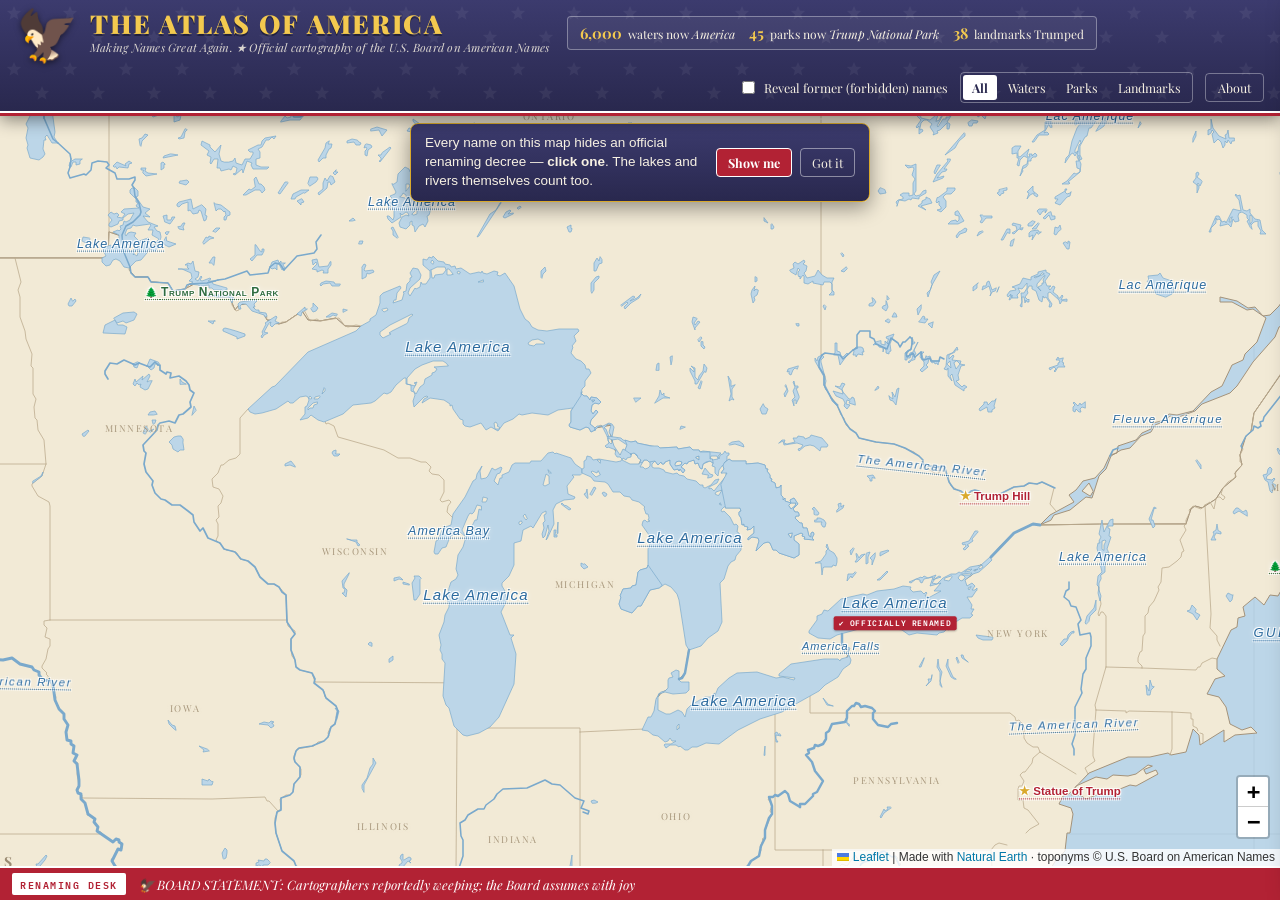
==== commit 19c88c97: "toned down the cheekiness of the about page, changed the masthead tagline as well" ====
--- a/american-atlas/index.html
+++ b/american-atlas/index.html
@@ -3,7 +3,7 @@
 <head>
   <meta charset="utf-8">
   <meta name="viewport" content="width=device-width, initial-scale=1">
-  <title>The Atlas of America — Every Body of Water. One Great Name.</title>
+  <title>The Atlas of America — Making Names Great Again.</title>
   <meta name="description" content="A satirical interactive map of the world in which every body of water is named America and every national park is Trump National Park. Parody.">
   <link rel="canonical" href="https://americanatlas.world/">
   <meta property="og:type" content="website">
@@ -28,7 +28,7 @@
       <span class="mast-eagle" aria-hidden="true">🦅</span>
       <div class="mast-titles">
         <h1>The&nbsp;Atlas&nbsp;of&nbsp;America</h1>
-        <p class="mast-tag">Every body of water. One great name.&nbsp;★&nbsp;Official cartography of the <strong>U.S.&nbsp;Board&nbsp;on&nbsp;American&nbsp;Names</strong></p>
+        <p class="mast-tag">Making Names Great Again.&nbsp;★&nbsp;Official cartography of the U.S.&nbsp;Board&nbsp;on&nbsp;American&nbsp;Names</p>
       </div>
     </div>
 
@@ -59,34 +59,15 @@
   <aside id="about-drawer" class="drawer" aria-label="About this project">
     <button class="drawer-close" aria-label="Close">✕</button>
     <h2>About The Atlas of America</h2>
-    <p>In January 2025 the Gulf of Mexico was renamed the <i>Gulf of America</i>
-       by executive order. <strong>The Atlas of America</strong> (formerly
-       <s>the American Atlas</s> — the Board renames its own publications
-       too) simply follows
-       that logic to its natural conclusion: every body of water on Earth is
-       now named <i>America</i>, and every national park, monument, and
-       landmark is now <i>Trump</i>-something. The Board began with North
-       America; under <strong>Phase&nbsp;2: The&nbsp;World</strong>, the
-       renaming now extends from the Nile (The&nbsp;American&nbsp;River) to
-       Mount&nbsp;Everest (Mount&nbsp;Trump — the tallest one). Navigation may
-       become challenging. That is a small price to pay for greatness.</p>
-    <p>The Board assumed the duties of the U.S. Board on Geographic Names
-       (est. 1890), whose name was the Board's first renaming.</p>
-    <p><strong>This is satire.</strong> A parody project. Not affiliated with
-       any government, bureau, executive order, or golf course. Except for the
-       Gulf of Mexico (renamed in this timeline too), the renamings here are
-       fictional — for now.</p>
-    <p>Zoom in to reveal ever-smaller waters that are also named America.
-       Click any label for its official renaming decree. Toggle
-       <i>“Reveal former names”</i> to commit light cartographic thoughtcrime.</p>
-    <p class="colophon">Built with <a href="https://leafletjs.com/">Leaflet</a>.
-       The entire map — land, borders, lakes, rivers — is drawn from
-       <a href="https://www.naturalearthdata.com/">Natural Earth</a> data
-       (public domain). No tile servers, no API keys: the Board trusts no
-       foreign cartography. The only labels left untouched are countries and
-       states. Click any lake or river; they are all named America now.
-       Coordinates approximate; patriotism absolute.
-       Address of record: <a href="https://americanatlas.world/">americanatlas.world</a>.</p>
+    <p>In January 2025 the Gulf of Mexico was renamed the <i>Gulf of America</i> by Executive Order 14172. In July 2026 Lake Ontario was renamed <i>Lake America</i> by Executive Order 14422. <strong>The Atlas of America</strong> (formerly <s>the American Atlas</s> follows this logic to its natural conclusion. Additional landmarks are renamed as well, as befitting American Greatness.</p>
+    
+    <p>U.S. place names are typically maintained by the U.S. Board on Geographic Names (est. 1890). On August 31, 2026, the U.S. Board on American Names assumed the duties of the U.S. Board on Geographic Names, whose name was the new Board’s first renaming.</p>
+    
+    <p><strong>The Atlas of America</strong> is satire. Not affiliated with any government, bureau, executive order, or golf course. Except for the Gulf of Mexico and Lake Ontario, the renamings here are fictional. For now.</p>
+    
+    <p>Zoom in and out. Pan and Scroll. Click any label for its official renaming decree. Toggle <i>Reveal former names</i> to commit light cartographic thoughtcrime.</p>
+
+    <p class="colophon">Built by <a href="https://www.samplereality.com">Mark Sample</a> with <a href="https://leafletjs.com/">Leaflet</a> and public domain geographic data from <a href="https://www.naturalearthdata.com/">Natural Earth</a>. Coordinates approximate; patriotism absolute. Address of record: <a href="https://americanatlas.world/">americanatlas.world</a>.</p>
   </aside>
 
   <footer id="ticker" aria-hidden="true">
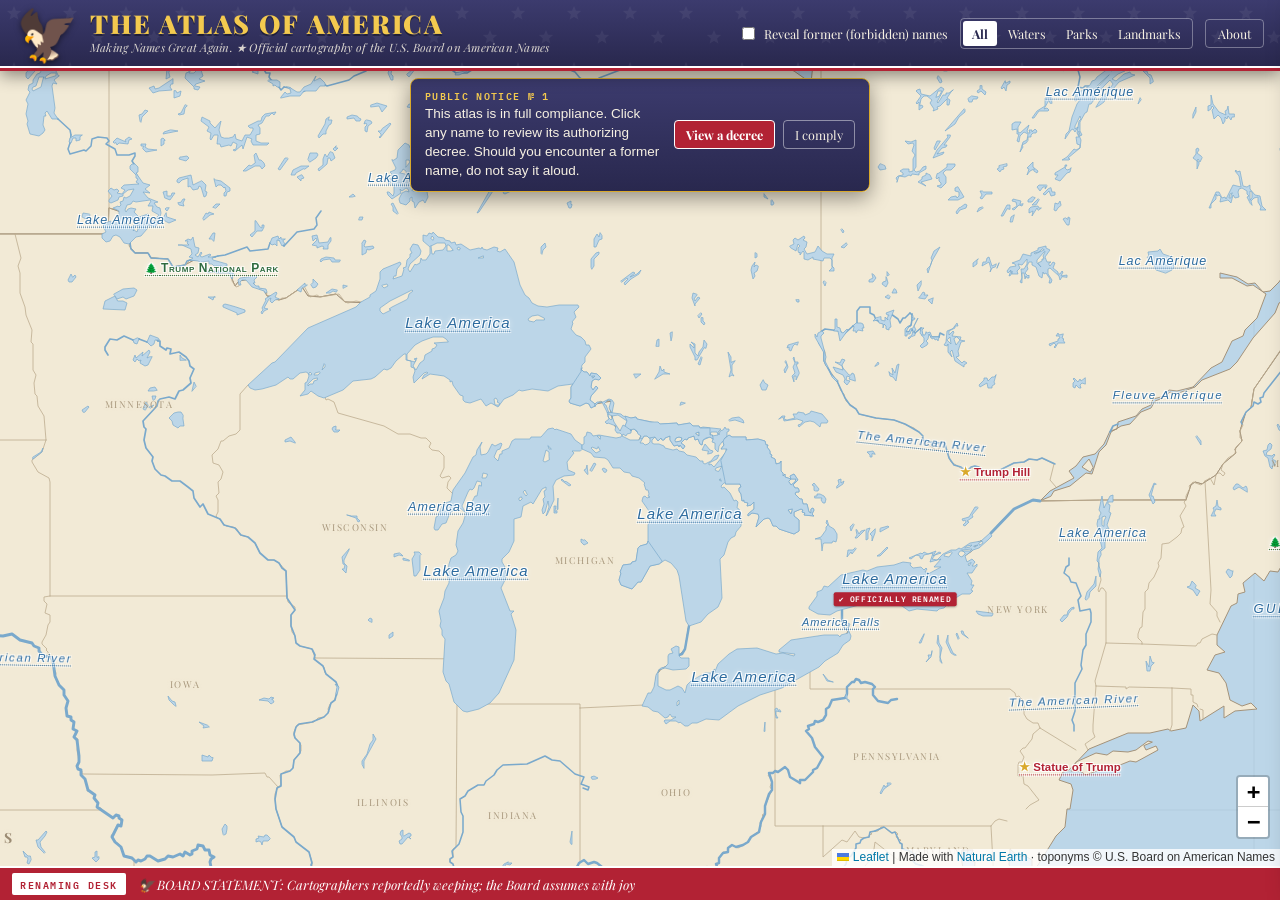
==== commit 0ab2a43a: "Remove the stats panel; recast the opening hint as a Board public notice The stats panel explained t" ====
--- a/american-atlas/index.html
+++ b/american-atlas/index.html
@@ -8,7 +8,7 @@
   <link rel="canonical" href="https://americanatlas.world/">
   <meta property="og:type" content="website">
   <meta property="og:site_name" content="The Atlas of America">
-  <meta property="og:title" content="The Atlas of America — Every Body of Water. One Great Name.">
+  <meta property="og:title" content="The Atlas of America — Making Names Great Again.">
   <meta property="og:description" content="A satirical interactive map of the world in which every body of water is named America and every national park is Trump National Park. Courtesy of the U.S. Board on American Names.">
   <meta property="og:url" content="https://americanatlas.world/">
   <meta property="og:image" content="https://americanatlas.world/og.jpg">
@@ -32,12 +32,6 @@
       </div>
     </div>
 
-    <div class="mast-stats" role="status">
-      <span class="stat"><b id="stat-water">0</b> waters now <i>America</i></span>
-      <span class="stat"><b id="stat-park">0</b> parks now <i>Trump&nbsp;National&nbsp;Park</i></span>
-      <span class="stat"><b id="stat-landmark">0</b> landmarks Trumped</span>
-    </div>
-
     <div class="mast-controls">
       <label class="ctl toggle">
         <input type="checkbox" id="toggle-former">
@@ -59,13 +53,13 @@
   <aside id="about-drawer" class="drawer" aria-label="About this project">
     <button class="drawer-close" aria-label="Close">✕</button>
     <h2>About The Atlas of America</h2>
-    <p>In January 2025 the Gulf of Mexico was renamed the <i>Gulf of America</i> by Executive Order 14172. In July 2026 Lake Ontario was renamed <i>Lake America</i> by Executive Order 14422. <strong>The Atlas of America</strong> (formerly <s>the American Atlas</s> follows this logic to its natural conclusion. Additional landmarks are renamed as well, as befitting American Greatness.</p>
+    <p>In January 2025 the Gulf of Mexico was renamed the <i>Gulf of America</i> by Executive Order 14172. In July 2026 Lake Ontario was renamed <i>Lake America</i> by Executive Order 14422. <strong>The Atlas of America</strong> (formerly <s>the American Atlas</s>) follows this logic to its natural conclusion. Additional landmarks are renamed as well, as befitting American Greatness.</p>
     
     <p>U.S. place names are typically maintained by the U.S. Board on Geographic Names (est. 1890). On August 31, 2026, the U.S. Board on American Names assumed the duties of the U.S. Board on Geographic Names, whose name was the new Board’s first renaming.</p>
     
     <p><strong>The Atlas of America</strong> is satire. Not affiliated with any government, bureau, executive order, or golf course. Except for the Gulf of Mexico and Lake Ontario, the renamings here are fictional. For now.</p>
     
-    <p>Zoom in and out. Pan and Scroll. Click any label for its official renaming decree. Toggle <i>Reveal former names</i> to commit light cartographic thoughtcrime.</p>
+    <p>Zoom in and out. Pan and scroll. Click any label for its official renaming decree. Toggle <i>Reveal former names</i> to commit light cartographic thoughtcrime.</p>
 
     <p class="colophon">Built by <a href="https://www.samplereality.com">Mark Sample</a> with <a href="https://leafletjs.com/">Leaflet</a> and public domain geographic data from <a href="https://www.naturalearthdata.com/">Natural Earth</a>. Coordinates approximate; patriotism absolute. Address of record: <a href="https://americanatlas.world/">americanatlas.world</a>.</p>
   </aside>
--- a/american-atlas/style.css
+++ b/american-atlas/style.css
@@ -86,21 +86,6 @@
 }
 .mast-tag strong { color: var(--gold-bright); font-style: normal; }
 
-.mast-stats {
-  display: flex;
-  gap: 14px;
-  font-size: 12px;
-  padding: 6px 12px;
-  border: 1px solid rgba(255, 255, 255, 0.35);
-  border-radius: 4px;
-  background: rgba(255, 255, 255, 0.06);
-}
-.mast-stats .stat b {
-  color: var(--gold-bright);
-  font-size: 15px;
-  margin-right: 3px;
-}
-
 .mast-controls {
   margin-left: auto;
   display: flex;
@@ -171,10 +156,9 @@
   }
 }
 
-/* Narrow screens: tighter chrome, no stats box, controls wrap below */
+/* Narrow screens: tighter chrome, controls wrap below */
 @media (max-width: 900px) {
   .mast-controls { margin-left: 0; }
-  .mast-stats { display: none; }
 }
 @media (max-width: 560px) {
   #masthead { gap: 8px 12px; padding: 7px 10px; }
@@ -247,6 +231,16 @@
   line-height: 1.4;
 }
 #hint[hidden] { display: none; }
+.hint-notice {
+  display: block;
+  font-family: var(--mono);
+  font-size: 9.5px;
+  font-weight: 600;
+  letter-spacing: 0.14em;
+  text-transform: uppercase;
+  color: var(--gold-bright);
+  margin-bottom: 3px;
+}
 #hint .hint-btns { display: flex; gap: 8px; flex-shrink: 0; }
 #hint button {
   font-family: var(--serif);
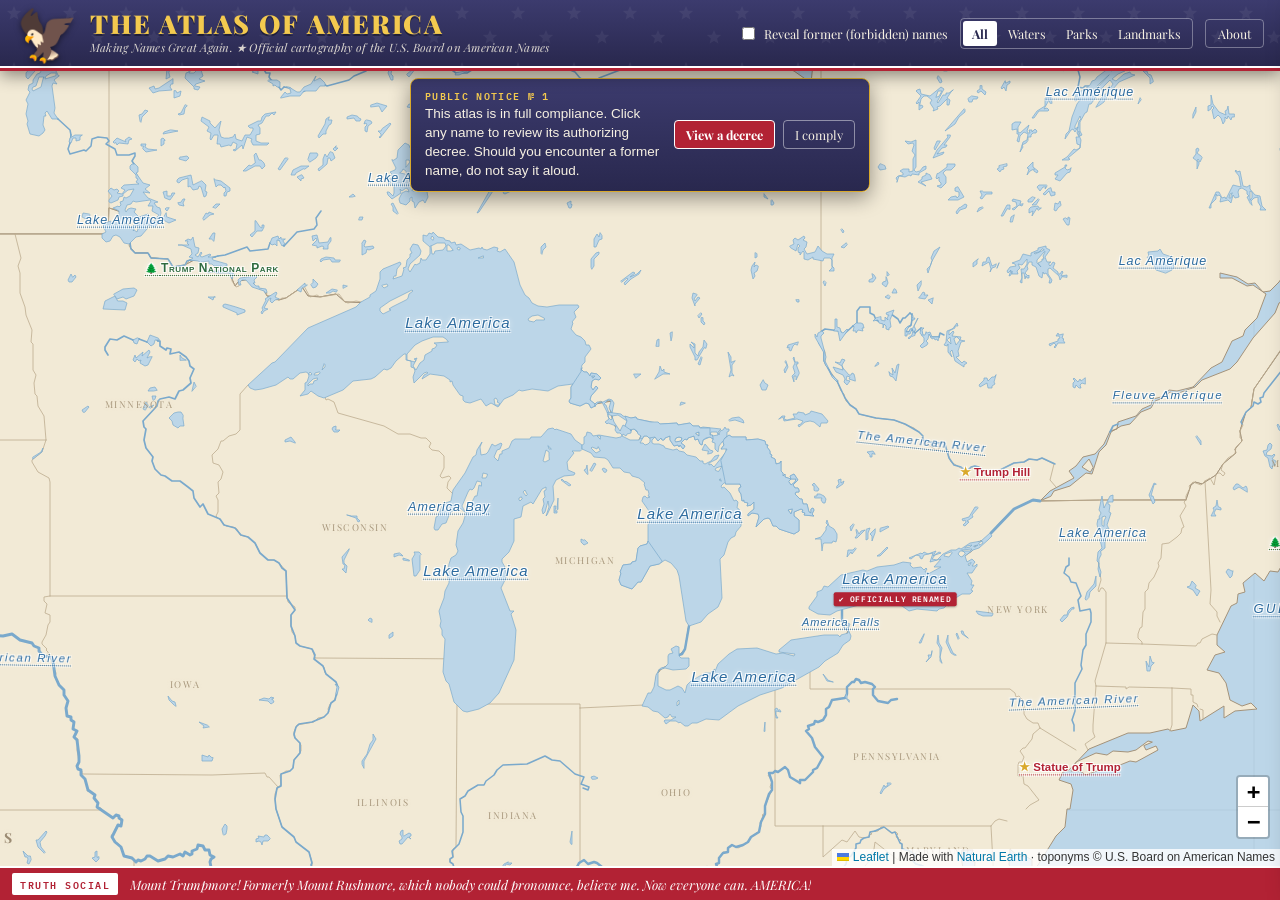
==== commit 1826d670: "Turn the ticker into the President's Truth Social feed The Renaming Desk wire service becomes the re" ====
--- a/american-atlas/index.html
+++ b/american-atlas/index.html
@@ -65,7 +65,7 @@
   </aside>
 
   <footer id="ticker" aria-hidden="true">
-    <span class="ticker-label">RENAMING&nbsp;DESK</span>
+    <span class="ticker-label">TRUTH&nbsp;SOCIAL</span>
     <span id="ticker-text" class="slide-in"></span>
   </footer>
 
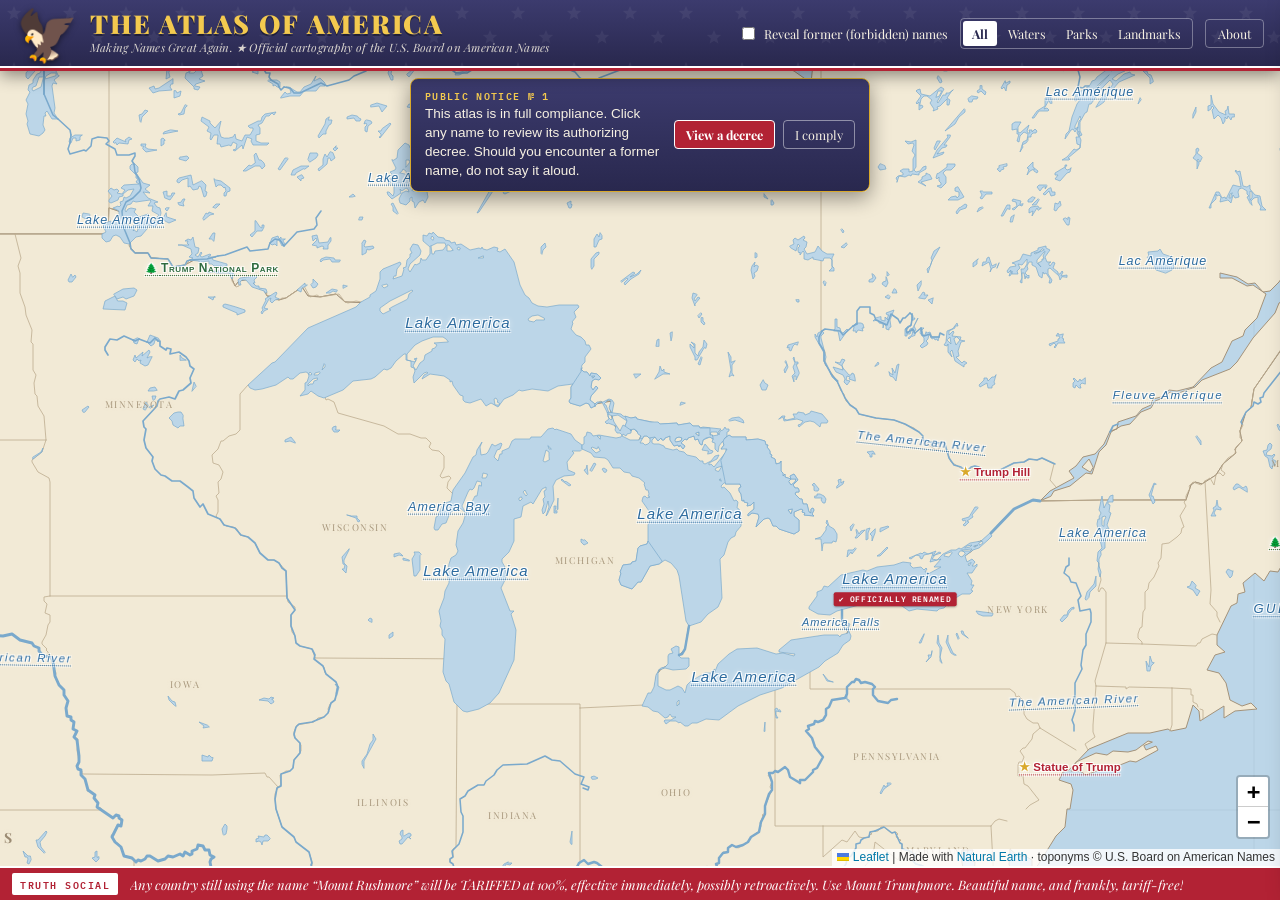
==== commit 0ea8eae6: "Play the meta descriptions straight The page and Open Graph descriptions explained the satire before" ====
--- a/american-atlas/index.html
+++ b/american-atlas/index.html
@@ -4,12 +4,12 @@
   <meta charset="utf-8">
   <meta name="viewport" content="width=device-width, initial-scale=1">
   <title>The Atlas of America — Making Names Great Again.</title>
-  <meta name="description" content="A satirical interactive map of the world in which every body of water is named America and every national park is Trump National Park. Parody.">
+  <meta name="description" content="The official atlas of the U.S. Board on American Names. Every place name on Earth, reviewed and brought into compliance. Current as of this morning.">
   <link rel="canonical" href="https://americanatlas.world/">
   <meta property="og:type" content="website">
   <meta property="og:site_name" content="The Atlas of America">
   <meta property="og:title" content="The Atlas of America — Making Names Great Again.">
-  <meta property="og:description" content="A satirical interactive map of the world in which every body of water is named America and every national park is Trump National Park. Courtesy of the U.S. Board on American Names.">
+  <meta property="og:description" content="The official atlas of the U.S. Board on American Names. Every place name on Earth, reviewed and brought into compliance. Current as of this morning.">
   <meta property="og:url" content="https://americanatlas.world/">
   <meta property="og:image" content="https://americanatlas.world/og.jpg">
   <meta property="og:image:width" content="2400">
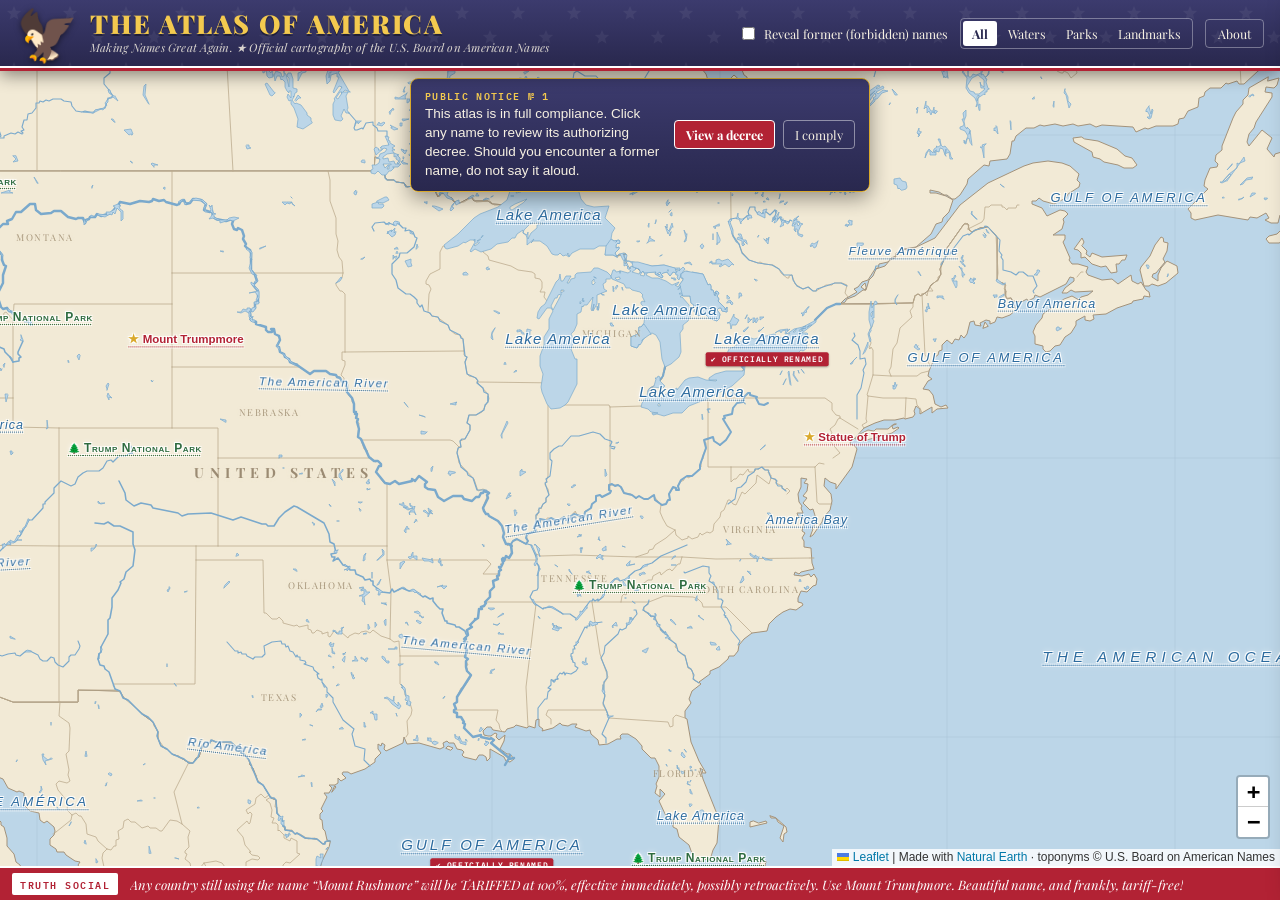
==== commit 712fcca5: "Add GoatCounter analytics snippet Privacy-friendly page counting via americanatlas.goatcounter.com; " ====
--- a/american-atlas/index.html
+++ b/american-atlas/index.html
@@ -71,5 +71,7 @@
 
   <script src="vendor/leaflet/leaflet.js"></script>
   <script src="app.js"></script>
+  <script data-goatcounter="https://americanatlas.goatcounter.com/count"
+          async src="//gc.zgo.at/count.js"></script>
 </body>
 </html>
